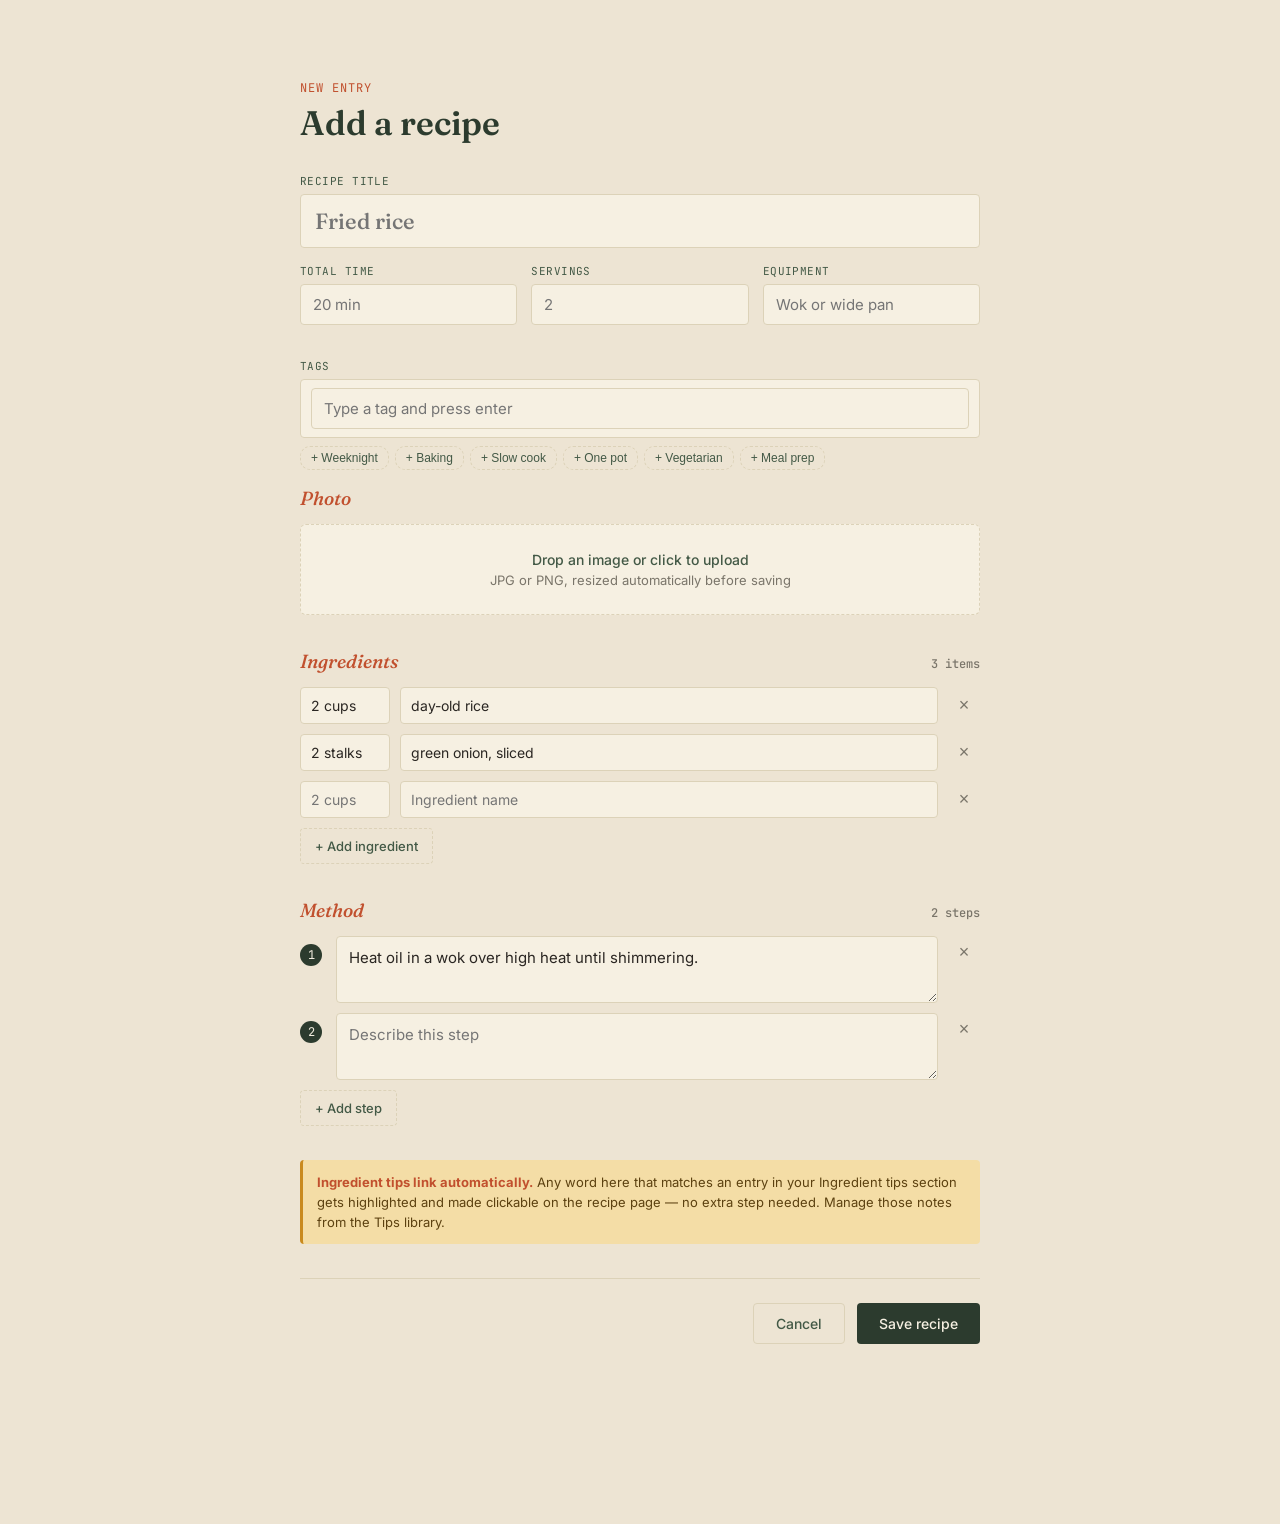
==== add-recipe.html @ b5381521 "refresh button" ====
<!DOCTYPE html>
<html lang="en">
<head>
<meta charset="UTF-8">
<meta name="viewport" content="width=device-width, initial-scale=1.0">
<title>Add recipe</title>

<link rel="manifest" href="./manifest.webmanifest">
<meta name="theme-color" content="#2C3B2E">
<link rel="apple-touch-icon" href="./icons/icon-192.png">
<meta name="apple-mobile-web-app-capable" content="yes">
<meta name="apple-mobile-web-app-status-bar-style" content="black-translucent">
<meta name="apple-mobile-web-app-title" content="Cookbook">
<link rel="preconnect" href="https://fonts.googleapis.com">
<link rel="preconnect" href="https://fonts.gstatic.com" crossorigin>
<link href="https://fonts.googleapis.com/css2?family=Fraunces:opsz,wght@9..144,500;9..144,600&family=Inter:wght@400;500;600&family=JetBrains+Mono:wght@500&display=swap" rel="stylesheet">
<link rel="stylesheet" href="css/base.css">
<style>
  :root {
    --basil: #2C3B2E;
    --basil-soft: #435946;
    --parchment: #EDE4D3;
    --card: #F6F0E2;
    --paprika: #C1502E;
    --mustard: #E8A93B;
    --mustard-soft: #F4DDA6;
    --mustard-line: #C98A1E;
    --charcoal: #2A2622;
    --muted: #7A756A;
    --border: #DCD2B8;
    --danger: #A3402A;
  }

  * { box-sizing: border-box; }

  body {
    margin: 0;
    background: var(--parchment);
    color: var(--charcoal);
    font-family: 'Inter', sans-serif;
    padding: 40px 20px 100px;
  }

  .wrap {
    max-width: 720px;
    margin: 0 auto;
  }

  .kicker {
    font-family: 'JetBrains Mono', monospace;
    font-size: 12px;
    letter-spacing: 0.08em;
    text-transform: uppercase;
    color: var(--paprika);
    margin: 0 0 6px;
  }

  h1.page-title {
    font-family: 'Fraunces', serif;
    font-weight: 600;
    font-size: 34px;
    color: var(--basil);
    margin: 0 0 30px;
  }

  fieldset {
    border: none;
    margin: 0 0 34px;
    padding: 0;
  }

  h2.section-label {
    font-family: 'Fraunces', serif;
    font-weight: 500;
    font-style: italic;
    font-size: 19px;
    color: var(--paprika);
    margin: 0 0 14px;
    display: flex;
    align-items: baseline;
    justify-content: space-between;
    gap: 12px;
  }

  h2.section-label .count {
    font-family: 'JetBrains Mono', monospace;
    font-style: normal;
    font-size: 12px;
    color: var(--muted);
  }

  label {
    display: block;
    font-family: 'JetBrains Mono', monospace;
    font-size: 11px;
    letter-spacing: 0.04em;
    text-transform: uppercase;
    color: var(--basil-soft);
    margin-bottom: 6px;
  }

  input[type="text"],
  input[type="number"],
  textarea {
    width: 100%;
    background: var(--card);
    border: 1px solid var(--border);
    border-radius: 4px;
    padding: 10px 12px;
    font-family: 'Inter', sans-serif;
    font-size: 15px;
    color: var(--charcoal);
    transition: border-color 0.15s ease;
  }

  input[type="text"]:focus,
  input[type="number"]:focus,
  textarea:focus {
    outline: none;
    border-color: var(--mustard-line);
  }

  textarea { resize: vertical; min-height: 64px; line-height: 1.5; }

  .title-field input {
    font-family: 'Fraunces', serif;
    font-size: 22px;
    font-weight: 500;
    padding: 12px 14px;
  }

  .meta-fields {
    display: grid;
    grid-template-columns: repeat(3, 1fr);
    gap: 14px;
    margin-bottom: 34px;
  }

  @media (max-width: 560px) {
    .meta-fields { grid-template-columns: 1fr; }
  }

  .field { margin-bottom: 16px; }

  .tag-field {
    background: var(--card);
    border: 1px solid var(--border);
    border-radius: 4px;
    padding: 8px 10px;
    display: flex;
    flex-wrap: wrap;
    gap: 6px;
    align-items: center;
  }

  .tag-field:focus-within { border-color: var(--mustard-line); }

  .tag-chip {
    display: inline-flex;
    align-items: center;
    gap: 6px;
    background: var(--mustard-soft);
    color: #5C4110;
    border: 1px solid var(--mustard-line);
    border-radius: 12px;
    padding: 3px 6px 3px 10px;
    font-size: 12.5px;
    font-weight: 500;
  }

  .tag-chip button {
    background: none;
    border: none;
    color: #5C4110;
    cursor: pointer;
    font-size: 13px;
    line-height: 1;
    padding: 2px;
    opacity: 0.65;
  }

  .tag-chip button:hover { opacity: 1; }

  .tag-input {
    border: none;
    background: none;
    outline: none;
    flex: 1;
    min-width: 120px;
    font-family: 'Inter', sans-serif;
    font-size: 14px;
    color: var(--charcoal);
    padding: 4px 2px;
  }

  .tag-suggestions {
    display: flex;
    flex-wrap: wrap;
    gap: 6px;
    margin-top: 8px;
  }

  .tag-suggest-btn {
    background: none;
    border: 1px dashed var(--border);
    color: var(--basil-soft);
    font-size: 12px;
    padding: 4px 10px;
    border-radius: 10px;
    cursor: pointer;
  }

  .tag-suggest-btn:hover {
    border-color: var(--mustard-line);
    color: var(--paprika);
  }

  .row {
    display: grid;
    grid-template-columns: 90px 1fr 32px;
    gap: 10px;
    align-items: center;
    margin-bottom: 10px;
  }

  .row-wrap {
    margin-bottom: 10px;
  }

  .row-wrap .row { margin-bottom: 0; }

  .suggest-chip {
    display: none;
    align-items: center;
    gap: 8px;
    margin: 6px 0 0 100px;
    background: var(--mustard-soft);
    border: 1px solid var(--mustard-line);
    border-radius: 4px;
    padding: 6px 10px;
    font-size: 12.5px;
    color: #5C4110;
  }

  .suggest-chip.show { display: flex; }

  .suggest-chip .icon {
    color: var(--paprika);
    font-size: 13px;
    flex-shrink: 0;
  }

  .suggest-chip span.msg { flex: 1; }

  .suggest-chip b { color: var(--basil); }

  .suggest-chip button {
    background: var(--basil);
    color: var(--card);
    border: none;
    font-size: 12px;
    font-weight: 500;
    padding: 4px 10px;
    border-radius: 3px;
    cursor: pointer;
    flex-shrink: 0;
  }

  .suggest-chip button:hover { background: var(--basil-soft); }

  .suggest-chip .dismiss {
    background: none;
    color: var(--muted);
    padding: 4px 6px;
  }

  .suggest-chip .dismiss:hover { background: none; color: var(--danger); }

  .linked-badge {
    display: none;
    align-items: center;
    gap: 5px;
    margin: 4px 0 0 100px;
    font-size: 12px;
    color: var(--basil-soft);
  }

  .linked-badge.show { display: flex; }

  .linked-badge .dot {
    width: 6px;
    height: 6px;
    border-radius: 50%;
    background: var(--mustard-line);
  }

  .row input { padding: 9px 10px; font-size: 14px; }

  .step-row {
    display: grid;
    grid-template-columns: 26px 1fr 32px;
    gap: 10px;
    align-items: start;
    margin-bottom: 10px;
  }

  .step-num {
    font-family: 'JetBrains Mono', monospace;
    font-size: 12px;
    color: var(--card);
    background: var(--basil);
    width: 22px;
    height: 22px;
    border-radius: 50%;
    display: flex;
    align-items: center;
    justify-content: center;
    margin-top: 8px;
  }

  .row-remove {
    background: none;
    border: none;
    color: var(--muted);
    font-size: 18px;
    cursor: pointer;
    width: 32px;
    height: 32px;
    border-radius: 4px;
    display: flex;
    align-items: center;
    justify-content: center;
    transition: color 0.15s ease, background 0.15s ease;
  }

  .row-remove:hover {
    color: var(--danger);
    background: rgba(163, 64, 42, 0.08);
  }

  .add-btn {
    background: none;
    border: 1px dashed var(--border);
    color: var(--basil-soft);
    font-family: 'Inter', sans-serif;
    font-size: 13px;
    font-weight: 500;
    padding: 9px 14px;
    border-radius: 4px;
    cursor: pointer;
    display: inline-flex;
    align-items: center;
    gap: 6px;
    transition: border-color 0.15s ease, color 0.15s ease;
  }

  .add-btn:hover {
    border-color: var(--mustard-line);
    color: var(--paprika);
  }

  .image-drop {
    border: 1.5px dashed var(--border);
    border-radius: 6px;
    background: var(--card);
    padding: 26px;
    text-align: center;
    cursor: pointer;
    transition: border-color 0.15s ease, background 0.15s ease;
  }

  .image-drop:hover, .image-drop.drag {
    border-color: var(--mustard-line);
    background: var(--mustard-soft);
  }

  .image-drop p {
    margin: 0;
    font-size: 13px;
    color: var(--muted);
  }

  .image-drop .main-hint {
    font-size: 14px;
    color: var(--basil-soft);
    font-weight: 500;
    margin-bottom: 4px;
  }

  .image-preview {
    display: none;
    align-items: center;
    gap: 14px;
    background: var(--card);
    border: 1px solid var(--border);
    border-radius: 6px;
    padding: 10px;
  }

  .image-preview.show { display: flex; }

  .image-preview img {
    width: 64px;
    height: 64px;
    object-fit: cover;
    border-radius: 4px;
    flex-shrink: 0;
  }

  .image-preview .info {
    flex: 1;
    font-size: 13px;
    color: var(--basil-soft);
  }

  .image-preview .filename {
    font-family: 'JetBrains Mono', monospace;
    font-size: 12px;
    color: var(--charcoal);
    word-break: break-all;
  }

  .tip-banner {
    display: flex;
    gap: 10px;
    align-items: flex-start;
    background: var(--mustard-soft);
    border-left: 3px solid var(--mustard-line);
    border-radius: 4px;
    padding: 12px 14px;
    margin-bottom: 34px;
  }

  .tip-banner p {
    margin: 0;
    font-size: 13px;
    line-height: 1.55;
    color: #5C4110;
  }

  .tip-banner b { color: var(--paprika); }

  .actions {
    display: flex;
    gap: 12px;
    justify-content: flex-end;
    border-top: 1px solid var(--border);
    padding-top: 24px;
  }

  button.primary {
    background: var(--basil);
    color: var(--card);
    border: none;
    font-family: 'Inter', sans-serif;
    font-size: 14px;
    font-weight: 500;
    padding: 11px 22px;
    border-radius: 4px;
    cursor: pointer;
    transition: background 0.15s ease;
  }

  button.primary:hover { background: var(--basil-soft); }

  button.secondary {
    background: none;
    border: 1px solid var(--border);
    color: var(--basil-soft);
    font-family: 'Inter', sans-serif;
    font-size: 14px;
    font-weight: 500;
    padding: 11px 22px;
    border-radius: 4px;
    cursor: pointer;
  }

  button.secondary:hover { border-color: var(--basil-soft); }

  button.danger {
    background: none;
    border: 1px solid var(--danger);
    color: var(--danger);
    font-family: 'Inter', sans-serif;
    font-size: 14px;
    font-weight: 500;
    padding: 11px 22px;
    border-radius: 4px;
    cursor: pointer;
    margin-right: auto;
  }

  button.danger:hover { background: var(--danger); color: #fff; }

  .hidden-input { display: none; }

  .ghs-modal p.warn { color: var(--danger); font-weight: 500; }
</style>
</head>
<body>
<div class="wrap">

  <p class="kicker" id="pageKicker">New entry</p>
  <h1 class="page-title" id="pageTitle">Add a recipe</h1>

  <div class="field title-field">
    <label for="recipeTitle">Recipe title</label>
    <input type="text" id="recipeTitle" placeholder="Fried rice">
  </div>

  <div class="meta-fields">
    <div class="field" style="margin-bottom:0">
      <label for="recipeTime">Total time</label>
      <input type="text" id="recipeTime" placeholder="20 min">
    </div>
    <div class="field" style="margin-bottom:0">
      <label for="recipeServings">Servings</label>
      <input type="text" id="recipeServings" placeholder="2">
    </div>
    <div class="field" style="margin-bottom:0">
      <label for="recipeEquip">Equipment</label>
      <input type="text" id="recipeEquip" placeholder="Wok or wide pan">
    </div>
  </div>

  <div class="field">
    <label for="tagInput">Tags</label>
    <div class="tag-field" id="tagField">
      <input type="text" class="tag-input" id="tagInput" placeholder="Type a tag and press enter">
    </div>
    <div class="tag-suggestions" id="tagSuggestions"></div>
  </div>

  <fieldset>
    <h2 class="section-label">Photo</h2>
    <div class="image-drop" id="imageDrop">
      <p class="main-hint">Drop an image or click to upload</p>
      <p>JPG or PNG, resized automatically before saving</p>
    </div>
    <input type="file" accept="image/*" class="hidden-input" id="imageInput">
    <div class="image-preview" id="imagePreview" style="margin-top:10px">
      <img id="previewThumb" alt="">
      <div class="info">
        <div class="filename" id="previewName"></div>
        <div id="previewSize"></div>
      </div>
      <button type="button" class="row-remove" id="removeImage" aria-label="Remove image">&times;</button>
    </div>
  </fieldset>

  <fieldset>
    <h2 class="section-label">Ingredients <span class="count" id="ingCount">0 items</span></h2>
    <div id="ingredientRows"></div>
    <button type="button" class="add-btn" id="addIngredient">+ Add ingredient</button>
  </fieldset>

  <fieldset>
    <h2 class="section-label">Method <span class="count" id="stepCount">0 steps</span></h2>
    <div id="stepRows"></div>
    <button type="button" class="add-btn" id="addStep">+ Add step</button>
  </fieldset>

  <div class="tip-banner">
    <p><b>Ingredient tips link automatically.</b> Any word here that matches an entry in your Ingredient tips section gets highlighted and made clickable on the recipe page &mdash; no extra step needed. Manage those notes from the Tips library.</p>
  </div>

  <div class="actions">
    <button type="button" class="danger" id="deleteBtn" style="display:none">Delete recipe</button>
    <button type="button" class="secondary" id="cancelBtn">Cancel</button>
    <button type="button" class="primary" id="saveBtn">Save recipe</button>
    <input type="hidden" id="existingImage">
  </div>

</div>

<script src="js/tips-engine.js"></script>
<script src="js/github-store.js"></script>
<script src="js/sw-update.js"></script>
<script>
if (GitHubStore.isViewOnly()) {
  document.querySelector('.wrap').innerHTML = `
    <p class="kicker">View only</p>
    <h1 class="page-title">Add a recipe</h1>
    <p style="color:var(--muted);font-size:14px;line-height:1.6;max-width:480px;">
      You're browsing in view-only mode, so adding recipes is turned off.
      Reload the page and paste in a GitHub token to enable saving.
    </p>
    <a class="btn" href="index.html">Back to your cookbook</a>
  `;
  throw new Error('view-only mode: add-recipe form disabled');
}

let ingredientCount = 0;
let stepCount = 0;
let allAliases = [];
let tipsReady = false;

TipsEngine.loadTips().then(tips => {
  allAliases = TipsEngine.buildAliasIndex(tips);
  tipsReady = true;
}).catch(err => console.warn('Could not load tips.json:', err.message));

function analyzeIngredientText(raw) {
  if (!tipsReady) return { type: 'empty' };
  return TipsEngine.analyzeIngredientText(raw, allAliases);
}

function addIngredientRow(qty = '', name = '') {
  ingredientCount++;
  const wrap = document.createElement('div');
  wrap.className = 'row-wrap';
  wrap.innerHTML = `
    <div class="row">
      <input type="text" placeholder="2 cups" value="${qty}" aria-label="Quantity">
      <input type="text" placeholder="Ingredient name" value="${name}" aria-label="Ingredient name">
      <button type="button" class="row-remove" aria-label="Remove ingredient">&times;</button>
    </div>
    <div class="suggest-chip" role="status">
      <span class="icon">&#9888;</span>
      <span class="msg"></span>
      <button type="button" class="apply-fix">Fix it</button>
      <button type="button" class="dismiss" aria-label="Dismiss suggestion">&times;</button>
    </div>
    <div class="linked-badge">
      <span class="dot"></span>
      <span class="msg"></span>
    </div>
  `;

  const nameInput = wrap.querySelectorAll('input')[1];
  const suggestChip = wrap.querySelector('.suggest-chip');
  const suggestMsg = suggestChip.querySelector('.msg');
  const applyFix = suggestChip.querySelector('.apply-fix');
  const dismissBtn = suggestChip.querySelector('.dismiss');
  const linkedBadge = wrap.querySelector('.linked-badge');
  const linkedMsg = linkedBadge.querySelector('.msg');

  let debounceTimer = null;
  let dismissed = '';
  let currentSuggestion = null;

  nameInput.addEventListener('input', () => {
    clearTimeout(debounceTimer);
    debounceTimer = setTimeout(() => {
      const result = analyzeIngredientText(nameInput.value);
      suggestChip.classList.remove('show');
      linkedBadge.classList.remove('show');

      if (result.type === 'exact') {
        linkedMsg.innerHTML = `Linked to <b>${result.label}</b> tip`;
        linkedBadge.classList.add('show');
      } else if (result.type === 'fuzzy' && nameInput.value !== dismissed) {
        currentSuggestion = result;
        suggestMsg.innerHTML = `Did you mean <b>${result.alias}</b>? This is close to a tip you have saved but won't link as typed.`;
        suggestChip.classList.add('show');
      }
    }, 250);
  });

  applyFix.addEventListener('click', () => {
    if (!currentSuggestion) return;
    const re = new RegExp(currentSuggestion.candidate.replace(/[.*+?^${}()|[\]\\]/g, '\\$&'), 'i');
    nameInput.value = nameInput.value.replace(re, currentSuggestion.alias);
    suggestChip.classList.remove('show');
    nameInput.dispatchEvent(new Event('input'));
    nameInput.focus();
  });

  dismissBtn.addEventListener('click', () => {
    dismissed = nameInput.value;
    suggestChip.classList.remove('show');
  });

  wrap.querySelector('.row-remove').addEventListener('click', () => {
    wrap.remove();
    ingredientCount--;
    updateCounts();
  });

  document.getElementById('ingredientRows').appendChild(wrap);
  updateCounts();
}

function addStepRow(text = '') {
  stepCount++;
  const row = document.createElement('div');
  row.className = 'step-row';
  row.innerHTML = `
    <div class="step-num">${stepCount}</div>
    <textarea placeholder="Describe this step" rows="2" aria-label="Step description">${text}</textarea>
    <button type="button" class="row-remove" aria-label="Remove step">&times;</button>
  `;
  row.querySelector('.row-remove').addEventListener('click', () => {
    row.remove();
    renumberSteps();
  });
  document.getElementById('stepRows').appendChild(row);
  updateCounts();
}

function renumberSteps() {
  const rows = document.querySelectorAll('#stepRows .step-row');
  stepCount = rows.length;
  rows.forEach((row, i) => {
    row.querySelector('.step-num').textContent = i + 1;
  });
  updateCounts();
}

function updateCounts() {
  const ingRows = document.querySelectorAll('#ingredientRows .row').length;
  const stepRows = document.querySelectorAll('#stepRows .step-row').length;
  document.getElementById('ingCount').textContent = ingRows + (ingRows === 1 ? ' item' : ' items');
  document.getElementById('stepCount').textContent = stepRows + (stepRows === 1 ? ' step' : ' steps');
}

document.getElementById('addIngredient').addEventListener('click', () => addIngredientRow());
document.getElementById('addStep').addEventListener('click', () => addStepRow());

// Tags
let tags = [];
const presetTags = ['Weeknight', 'Baking', 'Slow cook', 'One pot', 'Vegetarian', 'Meal prep'];
const tagField = document.getElementById('tagField');
const tagInput = document.getElementById('tagInput');
const tagSuggestions = document.getElementById('tagSuggestions');

function renderTags() {
  tagField.querySelectorAll('.tag-chip').forEach(el => el.remove());
  tags.forEach(tag => {
    const chip = document.createElement('span');
    chip.className = 'tag-chip';
    chip.innerHTML = `${tag} <button type="button" aria-label="Remove ${tag} tag">&times;</button>`;
    chip.querySelector('button').addEventListener('click', () => {
      tags = tags.filter(t => t !== tag);
      renderTags();
      renderSuggestions();
    });
    tagField.insertBefore(chip, tagInput);
  });
}

function renderSuggestions() {
  tagSuggestions.innerHTML = '';
  presetTags
    .filter(t => !tags.includes(t))
    .forEach(t => {
      const btn = document.createElement('button');
      btn.type = 'button';
      btn.className = 'tag-suggest-btn';
      btn.textContent = '+ ' + t;
      btn.addEventListener('click', () => addTag(t));
      tagSuggestions.appendChild(btn);
    });
}

function addTag(raw) {
  const value = raw.trim();
  if (!value) return;
  const exists = tags.some(t => t.toLowerCase() === value.toLowerCase());
  if (!exists) tags.push(value);
  tagInput.value = '';
  renderTags();
  renderSuggestions();
}

tagInput.addEventListener('keydown', e => {
  if (e.key === 'Enter' || e.key === ',') {
    e.preventDefault();
    addTag(tagInput.value);
  } else if (e.key === 'Backspace' && !tagInput.value && tags.length) {
    tags.pop();
    renderTags();
    renderSuggestions();
  }
});

tagField.addEventListener('click', () => tagInput.focus());

renderSuggestions();

const imageDrop = document.getElementById('imageDrop');
const imageInput = document.getElementById('imageInput');
const imagePreview = document.getElementById('imagePreview');
const previewThumb = document.getElementById('previewThumb');
const previewName = document.getElementById('previewName');
const previewSize = document.getElementById('previewSize');

imageDrop.addEventListener('click', () => imageInput.click());

imageDrop.addEventListener('dragover', e => {
  e.preventDefault();
  imageDrop.classList.add('drag');
});
imageDrop.addEventListener('dragleave', () => imageDrop.classList.remove('drag'));
imageDrop.addEventListener('drop', e => {
  e.preventDefault();
  imageDrop.classList.remove('drag');
  if (e.dataTransfer.files[0]) handleImage(e.dataTransfer.files[0]);
});

imageInput.addEventListener('change', () => {
  if (imageInput.files[0]) handleImage(imageInput.files[0]);
});

function handleImage(file) {
  const reader = new FileReader();
  reader.onload = e => {
    previewThumb.src = e.target.result;
    previewName.textContent = file.name;
    previewSize.textContent = (file.size / 1024).toFixed(0) + ' KB';
    imagePreview.classList.add('show');
    imageDrop.style.display = 'none';
  };
  reader.readAsDataURL(file);
}

document.getElementById('removeImage').addEventListener('click', () => {
  imagePreview.classList.remove('show');
  imageDrop.style.display = 'block';
  imageInput.value = '';
});

function slugify(title) {
  return title.trim().toLowerCase()
    .replace(/[^a-z0-9]+/g, '-')
    .replace(/(^-|-$)/g, '') || 'recipe';
}

async function handleSave() {
  const title = document.getElementById('recipeTitle').value.trim();
  if (!title) { alert('Give the recipe a title first.'); return; }

  const ingredients = Array.from(document.querySelectorAll('#ingredientRows .row')).map(row => {
    const inputs = row.querySelectorAll('input');
    return { qty: inputs[0].value, name: inputs[1].value };
  }).filter(i => i.name.trim());

  const steps = Array.from(document.querySelectorAll('#stepRows .step-row textarea'))
    .map(t => t.value.trim())
    .filter(Boolean);

  const editingId = new URLSearchParams(location.search).get('id');

  const saveBtn = document.getElementById('saveBtn');
  const originalLabel = saveBtn.textContent;
  saveBtn.disabled = true;
  saveBtn.textContent = 'Saving\u2026';

  try {
    const { data: recipes } = await GitHubStore.readJsonFile('data/recipes.json');

    const existing = editingId ? recipes.find(r => r.id === editingId) : null;
    const id = existing ? existing.id : slugify(title);

    const recipe = {
      id,
      title,
      kicker: existing ? existing.kicker : (tags[0] || ''),
      time: document.getElementById('recipeTime').value.trim(),
      servings: document.getElementById('recipeServings').value.trim(),
      equipment: document.getElementById('recipeEquip').value.trim(),
      tags,
      image: existing ? existing.image : null,
      ingredients,
      steps,
      notes: existing ? existing.notes : []
    };

    const nextRecipes = existing
      ? recipes.map(r => (r.id === id ? recipe : r))
      : [...recipes, recipe];

    await GitHubStore.writeJsonFile(
      'data/recipes.json',
      nextRecipes,
      `${existing ? 'Update' : 'Add'} recipe: ${title}`
    );

    window.location.href = `index.html?saved=${encodeURIComponent(existing ? 'updated' : 'added')}`;
  } catch (err) {
    console.error(err);
    alert('Could not save to GitHub \u2014 ' + err.message);
  } finally {
    saveBtn.disabled = false;
    saveBtn.textContent = originalLabel;
  }
}

document.getElementById('saveBtn').addEventListener('click', handleSave);

document.getElementById('cancelBtn').addEventListener('click', () => {
  if (confirm('Discard this recipe?')) {
    window.location.href = 'index.html';
  }
});

async function handleDelete() {
  const editingId = new URLSearchParams(location.search).get('id');
  if (!editingId) return;

  const title = document.getElementById('recipeTitle').value.trim() || 'this recipe';
  const confirmed = await GitHubStore.confirmDialog({
    title: 'Delete recipe?',
    message: `This will permanently remove <b>${TipsEngine.escapeHtml(title)}</b> from your cookbook. This can't be undone.`,
    confirmLabel: 'Delete',
    cancelLabel: 'Cancel',
    danger: true
  });
  if (!confirmed) return;

  const deleteBtn = document.getElementById('deleteBtn');
  const originalLabel = deleteBtn.textContent;
  deleteBtn.disabled = true;
  deleteBtn.textContent = 'Deleting…';

  try {
    const { data: recipes } = await GitHubStore.readJsonFile('data/recipes.json');
    const next = recipes.filter(r => r.id !== editingId);
    await GitHubStore.writeJsonFile('data/recipes.json', next, `Delete recipe: ${title}`);
    window.location.href = 'index.html?saved=deleted';
  } catch (err) {
    console.error(err);
    alert('Could not delete from GitHub — ' + err.message);
    deleteBtn.disabled = false;
    deleteBtn.textContent = originalLabel;
  }
}

document.getElementById('deleteBtn').addEventListener('click', handleDelete);

function showExistingImage(dataUrl) {
  previewThumb.src = dataUrl;
  previewName.textContent = 'Current photo';
  previewSize.textContent = '';
  imagePreview.classList.add('show');
  imageDrop.style.display = 'none';
}

async function init() {
  const editingId = new URLSearchParams(location.search).get('id');

  if (!editingId) {
    addIngredientRow('2 cups', 'day-old rice');
    addIngredientRow('2 stalks', 'green onion, sliced');
    addIngredientRow('', '');
    addStepRow('Heat oil in a wok over high heat until shimmering.');
    addStepRow('');
    return;
  }

  document.getElementById('pageKicker').textContent = 'Edit entry';
  document.getElementById('pageTitle').textContent = 'Edit recipe';
  document.getElementById('saveBtn').textContent = 'Save changes';

  if (GitHubStore.getToken() && !GitHubStore.isViewOnly()) {
    document.getElementById('deleteBtn').style.display = '';
  }

  try {
    const recipes = await TipsEngine.loadRecipes();
    const recipe = recipes.find(r => r.id === editingId);
    if (!recipe) {
      alert("Couldn't find that recipe to edit.");
      addStepRow('');
      return;
    }

    document.getElementById('recipeTitle').value = recipe.title || '';
    document.getElementById('recipeTime').value = recipe.time || '';
    document.getElementById('recipeServings').value = recipe.servings || '';
    document.getElementById('recipeEquip').value = recipe.equipment || '';

    (recipe.tags || []).forEach(addTag);

    if (recipe.image) showExistingImage(recipe.image);

    const ingredients = recipe.ingredients && recipe.ingredients.length ? recipe.ingredients : [{ qty: '', name: '' }];
    ingredients.forEach(ing => addIngredientRow(ing.qty, ing.name));

    const steps = recipe.steps && recipe.steps.length ? recipe.steps : [''];
    steps.forEach(step => addStepRow(step));
  } catch (err) {
    console.error(err);
    alert("Couldn't load recipe data — " + err.message);
    addStepRow('');
  }
}

init();
</script>
</body>
</html>
---- css/base.css ----
/* ===== Design tokens ===== */
:root {
  --basil: #2C3B2E;
  --basil-soft: #435946;
  --parchment: #EDE4D3;
  --card: #F6F0E2;
  --paprika: #C1502E;
  --mustard: #E8A93B;
  --mustard-soft: #F4DDA6;
  --mustard-line: #C98A1E;
  --charcoal: #2A2622;
  --muted: #7A756A;
  --border: #DCD2B8;
  --danger: #A3402A;
}

* { box-sizing: border-box; }

body {
  margin: 0;
  background: var(--parchment);
  color: var(--charcoal);
  font-family: 'Inter', sans-serif;
}

/* ===== Shared typography ===== */
.kicker {
  font-family: 'JetBrains Mono', monospace;
  font-size: 12px;
  letter-spacing: 0.08em;
  text-transform: uppercase;
  color: var(--paprika);
  margin: 0 0 6px;
}

.section-label {
  font-family: 'Fraunces', serif;
  font-weight: 500;
  font-style: italic;
  font-size: 19px;
  color: var(--paprika);
  margin: 0 0 14px;
  display: flex;
  align-items: baseline;
  justify-content: space-between;
  gap: 12px;
}

.section-label .count {
  font-family: 'JetBrains Mono', monospace;
  font-style: normal;
  font-size: 12px;
  color: var(--muted);
}

/* ===== Shared buttons ===== */
.btn {
  font-family: 'Inter', sans-serif;
  font-size: 13px;
  font-weight: 500;
  padding: 9px 14px;
  border-radius: 4px;
  cursor: pointer;
  display: inline-flex;
  align-items: center;
  gap: 6px;
  text-decoration: none;
  border: 1px solid var(--border);
  background: none;
  color: var(--basil-soft);
  transition: border-color 0.15s ease, color 0.15s ease, background 0.15s ease;
}

.btn:hover {
  border-color: var(--mustard-line);
  color: var(--paprika);
  background: var(--mustard-soft);
}

.btn.primary {
  background: var(--basil);
  border-color: var(--basil);
  color: var(--card);
}

.btn.primary:hover { background: var(--basil-soft); color: var(--card); }

.btn.active {
  background: var(--basil);
  border-color: var(--basil);
  color: var(--card);
}

.btn.active:hover { background: var(--basil-soft); color: var(--card); }

.btn.dashed {
  border-style: dashed;
  background: none;
}

/* ===== Shared form fields ===== */
input[type="text"],
input[type="number"],
textarea {
  width: 100%;
  background: var(--card);
  border: 1px solid var(--border);
  border-radius: 4px;
  padding: 10px 12px;
  font-family: 'Inter', sans-serif;
  font-size: 15px;
  color: var(--charcoal);
  transition: border-color 0.15s ease;
}

input[type="text"]:focus,
input[type="number"]:focus,
textarea:focus {
  outline: none;
  border-color: var(--mustard-line);
}

label {
  display: block;
  font-family: 'JetBrains Mono', monospace;
  font-size: 11px;
  letter-spacing: 0.04em;
  text-transform: uppercase;
  color: var(--basil-soft);
  margin-bottom: 6px;
}

/* ===== Shared layout shell ===== */
.wrap {
  max-width: 760px;
  margin: 0 auto;
  padding: 40px 20px 80px;
}
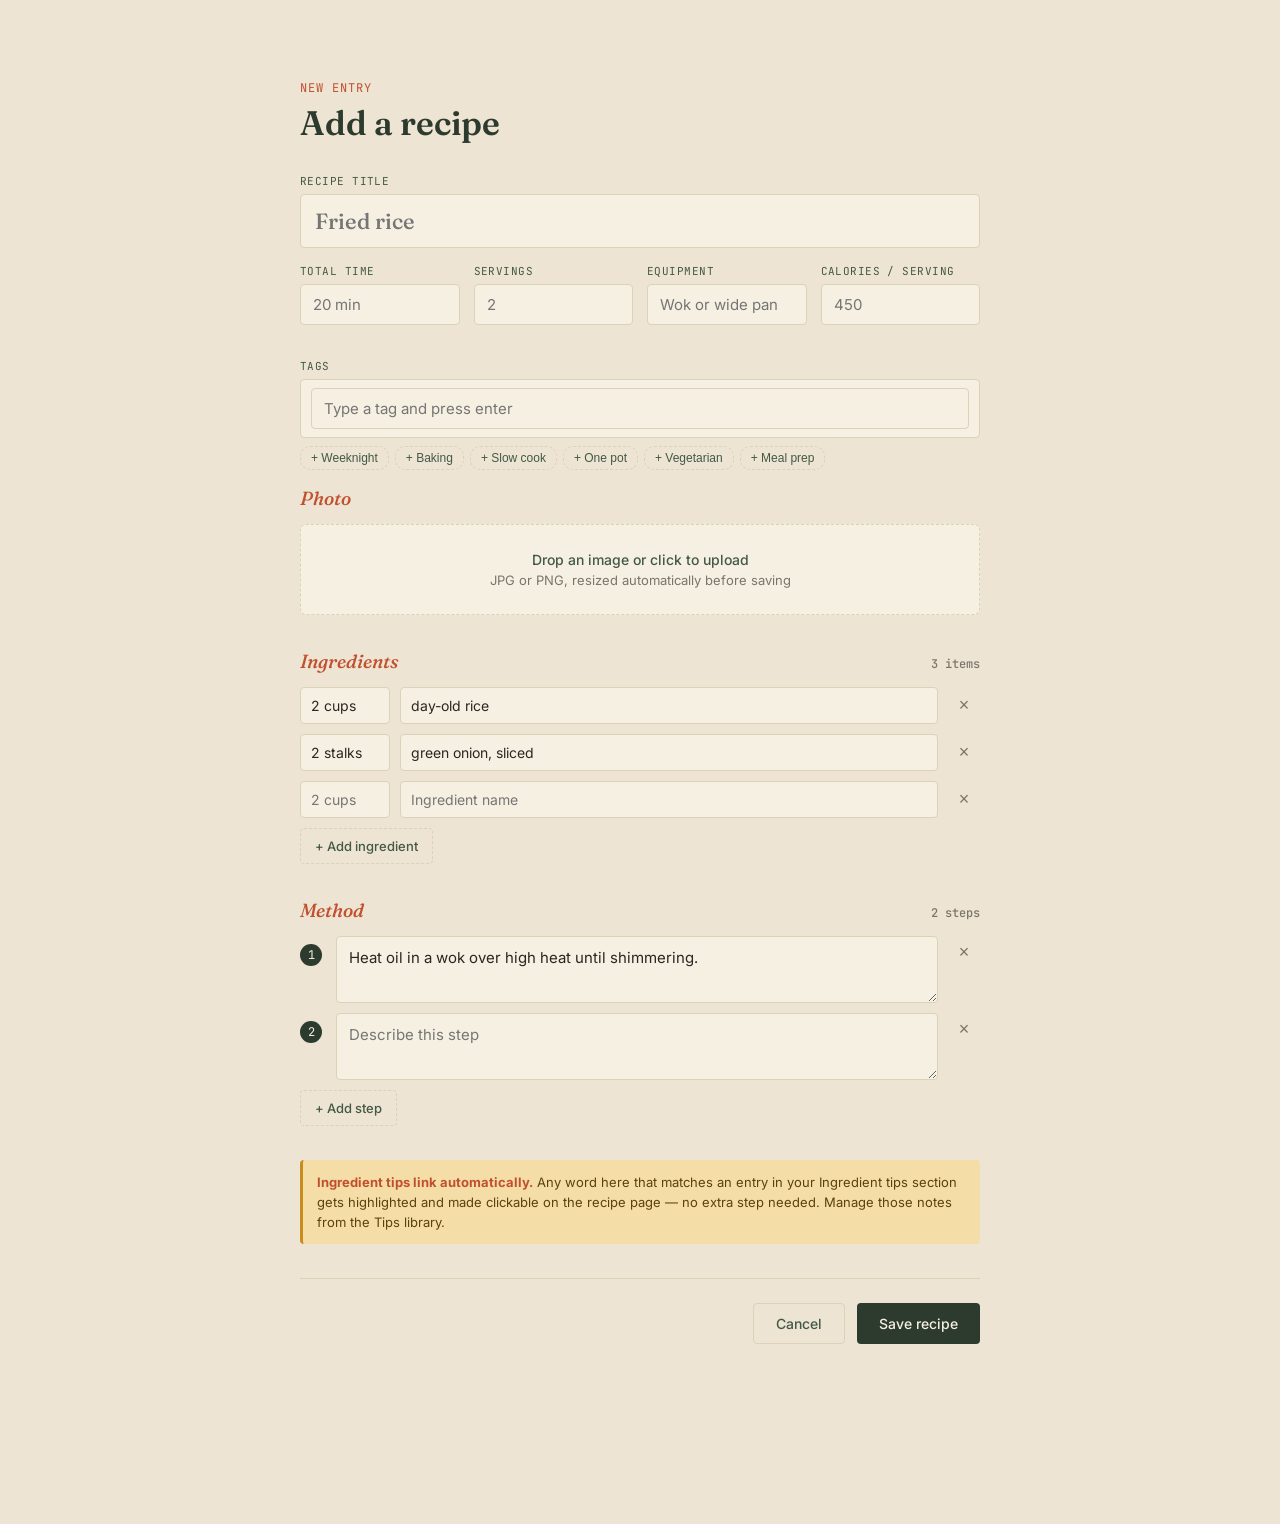
==== commit 5bb4ecd6: "calorie count" ====
--- a/add-recipe.html
+++ b/add-recipe.html
@@ -7,7 +7,9 @@
 
 <link rel="manifest" href="./manifest.webmanifest">
 <meta name="theme-color" content="#2C3B2E">
-<link rel="apple-touch-icon" href="./icons/icon-192.png">
+<link rel="icon" type="image/png" sizes="192x192" href="./icons/icon-192.png">
+<link rel="icon" type="image/png" sizes="512x512" href="./icons/icon-512.png">
+<link rel="apple-touch-icon" href="./icons/apple-touch-icon.png">
 <meta name="apple-mobile-web-app-capable" content="yes">
 <meta name="apple-mobile-web-app-status-bar-style" content="black-translucent">
 <meta name="apple-mobile-web-app-title" content="Cookbook">
@@ -16,44 +18,9 @@
 <link href="https://fonts.googleapis.com/css2?family=Fraunces:opsz,wght@9..144,500;9..144,600&family=Inter:wght@400;500;600&family=JetBrains+Mono:wght@500&display=swap" rel="stylesheet">
 <link rel="stylesheet" href="css/base.css">
 <style>
-  :root {
-    --basil: #2C3B2E;
-    --basil-soft: #435946;
-    --parchment: #EDE4D3;
-    --card: #F6F0E2;
-    --paprika: #C1502E;
-    --mustard: #E8A93B;
-    --mustard-soft: #F4DDA6;
-    --mustard-line: #C98A1E;
-    --charcoal: #2A2622;
-    --muted: #7A756A;
-    --border: #DCD2B8;
-    --danger: #A3402A;
-  }
-
-  * { box-sizing: border-box; }
-
-  body {
-    margin: 0;
-    background: var(--parchment);
-    color: var(--charcoal);
-    font-family: 'Inter', sans-serif;
-    padding: 40px 20px 100px;
-  }
-
-  .wrap {
-    max-width: 720px;
-    margin: 0 auto;
-  }
-
-  .kicker {
-    font-family: 'JetBrains Mono', monospace;
-    font-size: 12px;
-    letter-spacing: 0.08em;
-    text-transform: uppercase;
-    color: var(--paprika);
-    margin: 0 0 6px;
-  }
+  body { padding: 40px 20px 100px; }
+
+  .wrap { max-width: 720px; }
 
   h1.page-title {
     font-family: 'Fraunces', serif;
@@ -89,37 +56,6 @@
     color: var(--muted);
   }
 
-  label {
-    display: block;
-    font-family: 'JetBrains Mono', monospace;
-    font-size: 11px;
-    letter-spacing: 0.04em;
-    text-transform: uppercase;
-    color: var(--basil-soft);
-    margin-bottom: 6px;
-  }
-
-  input[type="text"],
-  input[type="number"],
-  textarea {
-    width: 100%;
-    background: var(--card);
-    border: 1px solid var(--border);
-    border-radius: 4px;
-    padding: 10px 12px;
-    font-family: 'Inter', sans-serif;
-    font-size: 15px;
-    color: var(--charcoal);
-    transition: border-color 0.15s ease;
-  }
-
-  input[type="text"]:focus,
-  input[type="number"]:focus,
-  textarea:focus {
-    outline: none;
-    border-color: var(--mustard-line);
-  }
-
   textarea { resize: vertical; min-height: 64px; line-height: 1.5; }
 
   .title-field input {
@@ -131,7 +67,7 @@
 
   .meta-fields {
     display: grid;
-    grid-template-columns: repeat(3, 1fr);
+    grid-template-columns: repeat(4, 1fr);
     gap: 14px;
     margin-bottom: 34px;
   }
@@ -221,7 +157,10 @@
     gap: 10px;
     align-items: center;
     margin-bottom: 10px;
-  }
+    min-width: 0;
+  }
+
+  .row input { min-width: 0; }
 
   .row-wrap {
     margin-bottom: 10px;
@@ -231,9 +170,10 @@
 
   .suggest-chip {
     display: none;
+    flex-wrap: wrap;
     align-items: center;
     gap: 8px;
-    margin: 6px 0 0 100px;
+    margin: 6px 0 0 min(100px, 15vw);
     background: var(--mustard-soft);
     border: 1px solid var(--mustard-line);
     border-radius: 4px;
@@ -280,7 +220,7 @@
     display: none;
     align-items: center;
     gap: 5px;
-    margin: 4px 0 0 100px;
+    margin: 4px 0 0 min(100px, 15vw);
     font-size: 12px;
     color: var(--basil-soft);
   }
@@ -302,6 +242,7 @@
     gap: 10px;
     align-items: start;
     margin-bottom: 10px;
+    min-width: 0;
   }
 
   .step-num {
@@ -442,10 +383,19 @@
 
   .actions {
     display: flex;
+    flex-wrap: wrap;
     gap: 12px;
     justify-content: flex-end;
     border-top: 1px solid var(--border);
     padding-top: 24px;
+  }
+
+  @media (max-width: 480px) {
+    body { padding: 24px 16px 80px; }
+    h1.page-title { font-size: clamp(24px, 7vw, 34px); }
+    .actions { justify-content: stretch; }
+    .actions button { flex: 1 1 auto; }
+    button.danger { flex-basis: 100%; margin-right: 0; order: 3; }
   }
 
   button.primary {
@@ -520,6 +470,10 @@
     <div class="field" style="margin-bottom:0">
       <label for="recipeEquip">Equipment</label>
       <input type="text" id="recipeEquip" placeholder="Wok or wide pan">
+    </div>
+    <div class="field" style="margin-bottom:0">
+      <label for="recipeCalories">Calories / serving</label>
+      <input type="number" min="0" step="1" id="recipeCalories" placeholder="450">
     </div>
   </div>
 
@@ -589,6 +543,8 @@
   `;
   throw new Error('view-only mode: add-recipe form disabled');
 }
+
+GitHubStore.flushPendingChanges();
 
 let ingredientCount = 0;
 let stepCount = 0;
@@ -785,6 +741,12 @@
 const previewName = document.getElementById('previewName');
 const previewSize = document.getElementById('previewSize');
 
+// Tracks the pending photo change for this edit session:
+//   null      -> no change, keep whatever the recipe already has
+//   { base64, mimeType } -> a new photo was picked, to be committed on save
+//   'removed' -> the user cleared the existing photo
+let pendingImage = null;
+
 imageDrop.addEventListener('click', () => imageInput.click());
 
 imageDrop.addEventListener('dragover', e => {
@@ -802,30 +764,80 @@
   if (imageInput.files[0]) handleImage(imageInput.files[0]);
 });
 
-function handleImage(file) {
-  const reader = new FileReader();
-  reader.onload = e => {
-    previewThumb.src = e.target.result;
+// Downscales and re-encodes the image on a canvas so the result comfortably
+// fits under the GitHub Contents API's 1MB single-PUT limit (see
+// images/recipes/README.txt), then shows the compressed result as the preview.
+const MAX_DIMENSION = 1600;
+const JPEG_QUALITY = 0.82;
+
+function resizeAndCompress(file) {
+  return new Promise((resolve, reject) => {
+    const img = new Image();
+    const objectUrl = URL.createObjectURL(file);
+    img.onload = () => {
+      URL.revokeObjectURL(objectUrl);
+      let { width, height } = img;
+      if (width > MAX_DIMENSION || height > MAX_DIMENSION) {
+        const scale = MAX_DIMENSION / Math.max(width, height);
+        width = Math.round(width * scale);
+        height = Math.round(height * scale);
+      }
+      const canvas = document.createElement('canvas');
+      canvas.width = width;
+      canvas.height = height;
+      canvas.getContext('2d').drawImage(img, 0, 0, width, height);
+      canvas.toBlob(blob => {
+        if (!blob) { reject(new Error('Could not process that image.')); return; }
+        resolve(blob);
+      }, 'image/jpeg', JPEG_QUALITY);
+    };
+    img.onerror = () => {
+      URL.revokeObjectURL(objectUrl);
+      reject(new Error('Could not read that image file.'));
+    };
+    img.src = objectUrl;
+  });
+}
+
+function blobToBase64(blob) {
+  return new Promise((resolve, reject) => {
+    const reader = new FileReader();
+    reader.onload = () => resolve(reader.result.split(',')[1]);
+    reader.onerror = () => reject(new Error('Could not read that image file.'));
+    reader.readAsDataURL(blob);
+  });
+}
+
+async function handleImage(file) {
+  if (!file.type.startsWith('image/')) { alert('Please choose a JPG or PNG image.'); return; }
+
+  imageDrop.style.pointerEvents = 'none';
+  try {
+    const blob = await resizeAndCompress(file);
+    const base64 = await blobToBase64(blob);
+
+    pendingImage = { base64, mimeType: 'image/jpeg' };
+
+    previewThumb.src = 'data:image/jpeg;base64,' + base64;
     previewName.textContent = file.name;
-    previewSize.textContent = (file.size / 1024).toFixed(0) + ' KB';
+    previewSize.textContent = (blob.size / 1024).toFixed(0) + ' KB';
     imagePreview.classList.add('show');
     imageDrop.style.display = 'none';
-  };
-  reader.readAsDataURL(file);
+  } catch (err) {
+    console.error(err);
+    alert(err.message || 'Could not process that image.');
+  } finally {
+    imageDrop.style.pointerEvents = '';
+  }
 }
 
 document.getElementById('removeImage').addEventListener('click', () => {
+  pendingImage = 'removed';
   imagePreview.classList.remove('show');
   imageDrop.style.display = 'block';
   imageInput.value = '';
 });
 
-function slugify(title) {
-  return title.trim().toLowerCase()
-    .replace(/[^a-z0-9]+/g, '-')
-    .replace(/(^-|-$)/g, '') || 'recipe';
-}
-
 async function handleSave() {
   const title = document.getElementById('recipeTitle').value.trim();
   if (!title) { alert('Give the recipe a title first.'); return; }
@@ -850,7 +862,22 @@
     const { data: recipes } = await GitHubStore.readJsonFile('data/recipes.json');
 
     const existing = editingId ? recipes.find(r => r.id === editingId) : null;
-    const id = existing ? existing.id : slugify(title);
+    const id = existing ? existing.id : TipsEngine.slugify(title, 'recipe');
+
+    let image = existing ? existing.image : null;
+    if (pendingImage === 'removed') {
+      image = null;
+    } else if (pendingImage) {
+      saveBtn.textContent = 'Uploading photo…';
+      const imagePath = `images/recipes/${id}.jpg`;
+      await GitHubStore.writeBinaryFile(
+        imagePath,
+        pendingImage.base64,
+        `${existing ? 'Update' : 'Add'} photo for recipe: ${title}`
+      );
+      image = imagePath;
+      saveBtn.textContent = 'Saving…';
+    }
 
     const recipe = {
       id,
@@ -859,8 +886,9 @@
       time: document.getElementById('recipeTime').value.trim(),
       servings: document.getElementById('recipeServings').value.trim(),
       equipment: document.getElementById('recipeEquip').value.trim(),
+      calories: document.getElementById('recipeCalories').value.trim(),
       tags,
-      image: existing ? existing.image : null,
+      image,
       ingredients,
       steps,
       notes: existing ? existing.notes : []
@@ -908,22 +936,20 @@
   });
   if (!confirmed) return;
 
-  const deleteBtn = document.getElementById('deleteBtn');
-  const originalLabel = deleteBtn.textContent;
-  deleteBtn.disabled = true;
-  deleteBtn.textContent = 'Deleting…';
-
-  try {
-    const { data: recipes } = await GitHubStore.readJsonFile('data/recipes.json');
-    const next = recipes.filter(r => r.id !== editingId);
-    await GitHubStore.writeJsonFile('data/recipes.json', next, `Delete recipe: ${title}`);
-    window.location.href = 'index.html?saved=deleted';
-  } catch (err) {
-    console.error(err);
-    alert('Could not delete from GitHub — ' + err.message);
-    deleteBtn.disabled = false;
-    deleteBtn.textContent = originalLabel;
-  }
+  // Optimistic: mark this recipe as gone right away so every page reading
+  // the (possibly still-rebuilding) published recipes.json hides it
+  // immediately. Give the real GitHub write a brief, bounded head start
+  // (flushSoon) before leaving — full-page navigation would otherwise
+  // abort it outright, and it's what makes deletes durable even if the
+  // user closes the tab right after instead of going back to the list.
+  // Whatever doesn't finish in time rides along in the ledger and gets
+  // picked up by flushPendingChanges on the next page's load. This is
+  // what makes back-to-back deletes feel instant instead of blocking on
+  // GitHub Pages/API propagation, and lets the queue serialize writes
+  // instead of racing.
+  GitHubStore.recordPendingDelete(editingId);
+  await GitHubStore.flushSoon(editingId);
+  window.location.href = 'index.html?saved=deleted';
 }
 
 document.getElementById('deleteBtn').addEventListener('click', handleDelete);
@@ -969,6 +995,7 @@
     document.getElementById('recipeTime').value = recipe.time || '';
     document.getElementById('recipeServings').value = recipe.servings || '';
     document.getElementById('recipeEquip').value = recipe.equipment || '';
+    document.getElementById('recipeCalories').value = recipe.calories || '';
 
     (recipe.tags || []).forEach(addTag);
 
--- a/css/base.css
+++ b/css/base.css
@@ -136,3 +136,7 @@
   margin: 0 auto;
   padding: 40px 20px 80px;
 }
+
+html { overflow-x: hidden; }
+
+img, svg { max-width: 100%; height: auto; }
